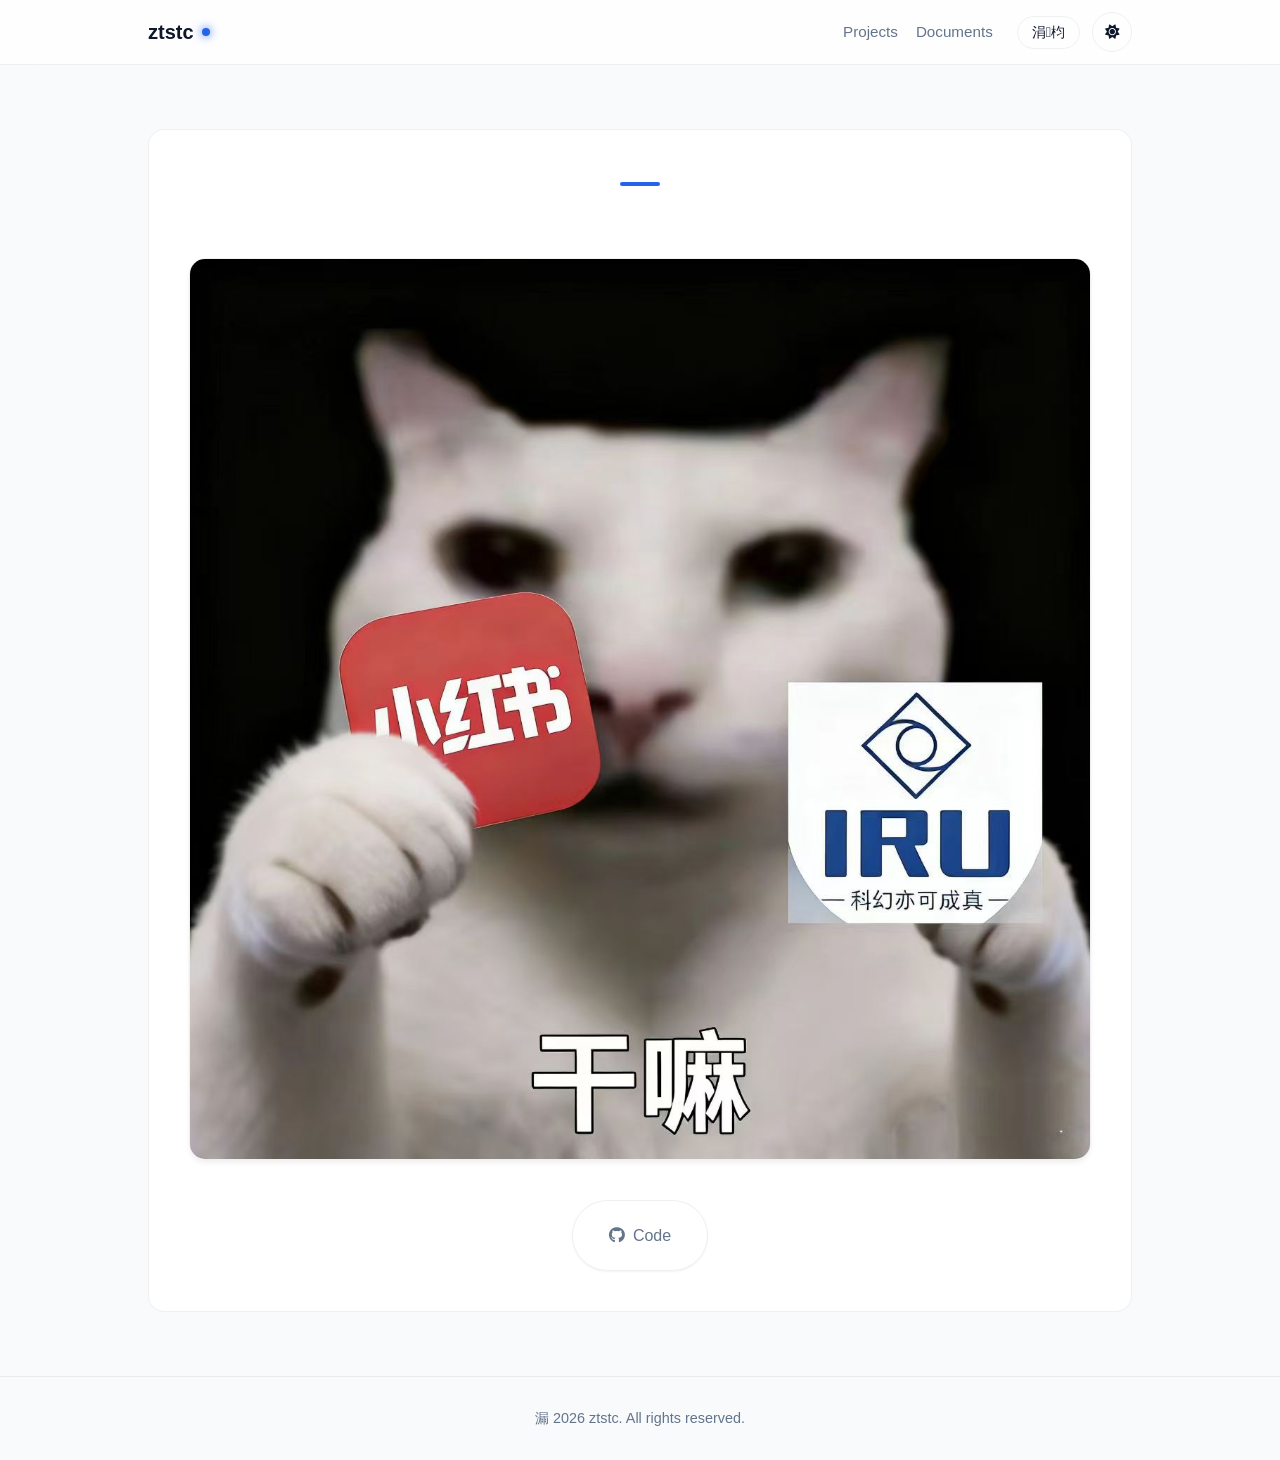
==== pages/projects/project1.html @ 0fbd5227 "Initial commit: ztstc Wiki (notes + i18n + projects + assets)" ====
<!DOCTYPE html>
<html lang="en" data-theme="light">
<head>
  <meta charset="UTF-8">
  <meta name="viewport" content="width=device-width, initial-scale=1.0">
  <title>Project 01 - ztstc</title>
  
  <script>
    const savedTheme = localStorage.getItem('theme') || (window.matchMedia('(prefers-color-scheme: dark)').matches ? 'dark' : 'light');
    document.documentElement.setAttribute('data-theme', savedTheme);
  </script>

  <link rel="stylesheet" href="../../assets/css/style.css">
  <link rel="stylesheet" href="https://cdnjs.cloudflare.com/ajax/libs/font-awesome/6.4.0/css/all.min.css" crossorigin="anonymous" referrerpolicy="no-referrer">
</head>
<body>
  <nav>
    <div class="container nav-container">
      <a href="../../index.html" class="logo">
        <span class="logo-text">ztstc</span>
        <div class="logo-dot"></div>
      </a>
      
      <div class="nav-actions">
        <div class="nav-links">
          <a href="../../index.html#projects" data-i18n="nav.projects">Projects</a>
          <a href="../../index.html#documents" data-i18n="nav.documents">Documents</a>
        </div>
        
        <div class="nav-controls">
          <button class="control-btn lang-toggle" aria-label="Toggle Language">涓枃</button>
          <button class="control-btn theme-toggle" aria-label="Toggle Theme">
            <i class="fas fa-sun sun-icon"></i>
            <i class="fas fa-moon moon-icon"></i>
          </button>
        </div>
      </div>
    </div>
  </nav>

  <section class="section-padding">
    <div class="container">
      <div class="card project-detail-card">
        <h2 data-i18n="project1.title"></h2>
        
        <img src="../../assets/images/IRU-wiki-cover.jpg" data-i18n="projects1.imgAlt1" class="project-img">
        
        <div class="project-detail-desc">
           <p data-i18n="project1.desc"></p>
        </div>
       
        <div class="publish-links-wrapper">
          <div class="publish-links">
            <a href="https://github.com/ztstc" target="_blank" class="publish-link github">
              <i class="fab fa-github"></i> <span data-i18n="project1.links.github">Code</span>
            </a>
          </div>
        </div>

      </div>
    </div>
  </section>

  <footer data-i18n="footer.copyright">漏 2026 ztstc. All rights reserved.</footer>

  <script src="../../assets/js/i18n.js"></script>
  <script src="../../assets/js/main.js"></script>
</body>
</html>
---- assets/css/style.css ----
/* =========================================
   1. Design Token & Themes
   ========================================= */
:root {
  /* === 基础参数 === */
  --radius-md: 16px;
  --radius-full: 999px;
  --container-width: 1024px;
  --transition-base: 0.3s cubic-bezier(0.4, 0, 0.2, 1);
  --transition-color: 0.6s cubic-bezier(0.4, 0, 0.2, 1);
  --ease-standard: cubic-bezier(0.22, 1, 0.36, 1);
  --ease-emphasis: cubic-bezier(0.16, 1, 0.3, 1);
  --duration-fast: 180ms;
  --duration-base: 480ms;

  /* === 默认字体（面板专属样式会覆盖） === */
  --font-body: -apple-system, BlinkMacSystemFont, "Segoe UI", Roboto, "Helvetica Neue", "PingFang SC", "Microsoft YaHei", Arial, sans-serif;
  --font-display: var(--font-body);
  --font-code: "JetBrains Mono", "SF Mono", Menlo, Consolas, monospace;
  --font-main: var(--font-body);  /* 兼容旧变量 */

  /* === 默认主题色（Projects tab · 蓝色玻璃） === */
  --bg-body: #f8fafc;
  --bg-card: #ffffff;
  --bg-glass: rgba(255, 255, 255, 0.8);
  --bg-hover: #f1f5f9;

  --text-main: #0f172a;
  --text-muted: #64748b;
  --text-invert: #ffffff;

  --primary: #2563eb;
  --primary-glow: rgba(37, 99, 235, 0.2);

  --border-light: rgba(0, 0, 0, 0.06);
  --shadow-sm: 0 1px 2px rgba(0, 0, 0, 0.05);
  --shadow-card: 0 4px 6px -1px rgba(0, 0, 0, 0.05), 0 2px 4px -1px rgba(0, 0, 0, 0.03);
  --shadow-hover: 0 20px 25px -5px rgba(0, 0, 0, 0.1), 0 10px 10px -5px rgba(0, 0, 0, 0.04);

  --gradient-title: linear-gradient(135deg, #0f172a 0%, #3b82f6 100%);
  --decoration-blob: #e2e8f0;
}

/* =========================================
   🏠 Home tab · 风格 C（日系极简 / 暖白 + 衬线 + 朱红）
   ========================================= */
body[data-active-panel="home"] {
  --bg-body: #faf7f2;          /* 暖白纸张 */
  --bg-card: #fffcf7;
  --bg-glass: rgba(250, 247, 242, 0.85);
  --bg-hover: #f0ebe2;

  --text-main: #2b2724;         /* 墨色 */
  --text-muted: #7a736c;
  --text-invert: #fffcf7;

  --primary: #8b3a3a;           /* 朱红 */
  --primary-glow: rgba(139, 58, 58, 0.18);

  --border-light: rgba(43, 39, 36, 0.12);
  --shadow-sm: 0 1px 0 rgba(43, 39, 36, 0.04);
  --shadow-card: 0 1px 3px rgba(43, 39, 36, 0.06);
  --shadow-hover: 0 2px 8px rgba(43, 39, 36, 0.10);

  --gradient-title: linear-gradient(135deg, #2b2724 0%, #8b3a3a 100%);
  --decoration-blob: #e8e0d2;
  --radius-md: 4px;             /* 日系偏方正 */

  --font-body: "LXGW WenKai Screen", "Noto Serif SC", "Source Han Serif SC", "Songti SC", "PingFang SC", "Microsoft YaHei", serif;
  --font-display: "LXGW WenKai Screen", "Noto Serif SC", "Source Han Serif SC", "Songti SC", "PingFang SC", "Microsoft YaHei", serif;
}

/* =========================================
   📚 Notes tab · 风格 A（Notion/Linear · 极简 + 1px 细线）
   ========================================= */
body[data-active-panel="notes"] {
  --bg-body: #ffffff;
  --bg-card: #ffffff;
  --bg-glass: rgba(255, 255, 255, 0.85);
  --bg-hover: #f5f5f5;

  --text-main: #1f1f1f;
  --text-muted: #6b7280;
  --text-invert: #ffffff;

  --primary: #2563eb;
  --primary-glow: rgba(37, 99, 235, 0.10);

  --border-light: rgba(0, 0, 0, 0.08);
  --shadow-sm: 0 1px 2px rgba(0, 0, 0, 0.04);
  --shadow-card: 0 1px 2px rgba(0, 0, 0, 0.04);
  --shadow-hover: 0 1px 4px rgba(0, 0, 0, 0.06);

  --gradient-title: linear-gradient(135deg, #1f1f1f 0%, #2563eb 100%);
  --decoration-blob: #f5f5f5;
  --radius-md: 8px;

  --font-body: -apple-system, BlinkMacSystemFont, "Inter", "PingFang SC", "Microsoft YaHei", "Helvetica Neue", Arial, sans-serif;
  --font-display: -apple-system, BlinkMacSystemFont, "Inter", "PingFang SC", "Microsoft YaHei", "Helvetica Neue", Arial, sans-serif;
}

/* =========================================
   Dark Mode（Projects 默认深色）
   ========================================= */
[data-theme="dark"] {
  --bg-body: #1b1b1d;
  --bg-card: #242526;
  --bg-glass: rgba(27, 27, 29, 0.82);
  --bg-hover: #2d2f31;

  --text-main: #e8e9ea;
  --text-muted: #b0b3b8;

  --primary: #78a8f8;
  --primary-glow: rgba(120, 168, 248, 0.24);

  --border-light: rgba(227, 227, 227, 0.14);
  --shadow-sm: 0 1px 2px rgba(0, 0, 0, 0.32);
  --shadow-card: 0 8px 20px rgba(0, 0, 0, 0.22);
  --shadow-hover: 0 12px 28px rgba(0, 0, 0, 0.30);

  --gradient-title: linear-gradient(135deg, #f1f2f4 0%, #9abcf2 100%);
  --decoration-blob: #2a2c2e;
}

/* 🏠 Home · Dark */
[data-theme="dark"] body[data-active-panel="home"] {
  --bg-body: #1c1a17;          /* 墨色夜纸 */
  --bg-card: #25221e;
  --bg-glass: rgba(28, 26, 23, 0.85);
  --bg-hover: #2f2b25;

  --text-main: #e8e2d6;         /* 暖白字 */
  --text-muted: #998f80;
  --text-invert: #1c1a17;

  --primary: #c87171;           /* 浅朱 */
  --primary-glow: rgba(200, 113, 113, 0.22);

  --border-light: rgba(232, 226, 214, 0.12);
  --shadow-sm: 0 1px 0 rgba(0, 0, 0, 0.2);
  --shadow-card: 0 1px 3px rgba(0, 0, 0, 0.3);

  --gradient-title: linear-gradient(135deg, #e8e2d6 0%, #c87171 100%);
  --decoration-blob: #2f2b25;
}

/* 📚 Notes · Dark */
[data-theme="dark"] body[data-active-panel="notes"] {
  --bg-body: #0d0d0d;
  --bg-card: #161616;
  --bg-glass: rgba(13, 13, 13, 0.85);
  --bg-hover: #1f1f1f;

  --text-main: #ededed;
  --text-muted: #8a8a8a;

  --primary: #6b9aff;
  --primary-glow: rgba(107, 154, 255, 0.18);

  --border-light: rgba(255, 255, 255, 0.08);
  --shadow-sm: 0 1px 2px rgba(0, 0, 0, 0.4);
  --shadow-card: 0 1px 2px rgba(0, 0, 0, 0.4);

  --gradient-title: linear-gradient(135deg, #ededed 0%, #6b9aff 100%);
  --decoration-blob: #1f1f1f;
}

/* =========================================
   2. Global Reset & Layout
   ========================================= */
* { margin: 0; padding: 0; box-sizing: border-box; }

html {
  width: 100%;
  max-width: 100%;
  -webkit-text-size-adjust: 100%;
}

body {
  font-family: var(--font-body);
  background-color: var(--bg-body);
  color: var(--text-main);
  line-height: 1.6;
  /* 关键：切换 tab 时所有派生样式平滑过渡 */
  transition:
    background-color var(--transition-color),
    color var(--transition-color),
    font-family 0.01s;  /* 字体本身无法渐变，加最小延时避免加载闪烁 */
  max-width: 100%;
  overflow-x: hidden;
}

/* 让常用容器、按钮、卡片都跟随主题色平滑过渡 */
body, .tab-btn, .tab-bar, .tab-bar-inner,
.card, .os-card, .skill-badge, .intro-contact-link,
.os-tag, .project-tag, .control-btn, .logo,
.notes-sidebar, .notes-viewer, .notes-list-item,
.notes-group-title, .opensource-grid,
.projects-grid, .skills-wrapper, .timeline-container,
.notes-content h1, .notes-content h2, .notes-content h3,
.notes-content code, .notes-content pre,
.notes-content blockquote, .notes-content table,
.notes-content th, .notes-content td {
  transition:
    background-color var(--transition-color),
    color var(--transition-color),
    border-color var(--transition-color),
    box-shadow var(--transition-color);
}

h1, h2, h3, h4, h5, h6 {
  font-family: var(--font-display);
}

/* =========================================
   View Transitions API：tab 切换的整页淡入淡出
   ========================================= */
@media (prefers-reduced-motion: no-preference) {
  ::view-transition-old(root),
  ::view-transition-new(root) {
    animation-duration: 0.45s;
    animation-timing-function: cubic-bezier(0.4, 0, 0.2, 1);
  }
  ::view-transition-old(root) {
    animation-name: vt-fade-out;
  }
  ::view-transition-new(root) {
    animation-name: vt-fade-in;
  }
  @keyframes vt-fade-out {
    from { opacity: 1; }
    to   { opacity: 0; }
  }
  @keyframes vt-fade-in {
    from { opacity: 0; }
    to   { opacity: 1; }
  }
}

@supports (overflow: clip) {
  html,
  body {
    overflow-x: clip;
  }
}

/* 新增：全局图片约束，防止图片撑破布局 */
img {
  max-width: 100%;
  height: auto;
  display: block;
}

a { text-decoration: none; color: inherit; transition: var(--transition-base); }
ul { list-style: none; }

.container {
  width: 100%;
  max-width: var(--container-width);
  margin: 0 auto;
  padding: 0 20px;
}

.section-padding { padding: 64px 0; }
.flex-center { display: flex; align-items: center; justify-content: center; }
.column { flex-direction: column; }

/* 滚动条美化 */
::-webkit-scrollbar { width: 8px; }
::-webkit-scrollbar-track { background: var(--bg-body); }
::-webkit-scrollbar-thumb { background: var(--text-muted); border-radius: 4px; opacity: 0.5; }

/* =========================================
   3. Navigation (Glassmorphism)
   ========================================= */
nav {
  position: sticky;
  top: 0;
  z-index: 100;
  background: var(--bg-glass);
  backdrop-filter: blur(16px);
  -webkit-backdrop-filter: blur(16px);
  border-bottom: 1px solid var(--border-light);
  transition: background-color 0.4s ease, border-color 0.4s ease;
}

.nav-container {
  height: 64px;
  display: flex;
  justify-content: space-between;
  align-items: center;
}

.logo {
  display: flex;
  align-items: center;
  gap: 8px;
  font-weight: 700;
  font-size: 1.25rem;
  color: var(--text-main);
}

.logo-dot {
  width: 8px;
  height: 8px;
  background: var(--primary);
  border-radius: 50%;
  box-shadow: 0 0 10px var(--primary);
}

.nav-actions { display: flex; align-items: center; gap: 24px; }

.nav-links { display: flex; gap: 18px; }
.nav-links a {
  font-size: 0.95rem;
  font-weight: 500;
  color: var(--text-muted);
  position: relative;
}
.nav-links a::after {
  content: '';
  position: absolute;
  left: 0;
  bottom: -6px;
  width: 100%;
  height: 2px;
  background: var(--primary);
  transform: scaleX(0);
  transform-origin: left;
  transition: transform var(--duration-fast) var(--ease-standard);
}
.nav-links a:hover, .nav-links a.active { color: var(--primary); }
.nav-links a:hover::after, .nav-links a.active::after { transform: scaleX(1); }

.nav-controls { display: flex; align-items: center; gap: 12px; }

/* 按钮通用样式 */
.control-btn {
  background: transparent;
  border: 1px solid var(--border-light);
  color: var(--text-main);
  padding: 6px 14px;
  border-radius: 20px;
  cursor: pointer;
  font-size: 0.9rem;
  transition: color var(--duration-fast) var(--ease-standard), border-color var(--duration-fast) var(--ease-standard), background-color var(--duration-fast) var(--ease-standard), transform var(--duration-fast) var(--ease-standard);
  display: flex;
  align-items: center;
  justify-content: center;
}

.control-btn:hover {
  background: var(--bg-hover);
  border-color: var(--primary);
  color: var(--primary);
}

/* 主题切换按钮特殊处理 */
.theme-toggle {
  width: 36px;
  height: 36px;
  padding: 0;
  border-radius: 50%;
  position: relative;
  overflow: hidden;
}

.theme-toggle i {
  position: absolute;
  transition: transform 420ms var(--ease-emphasis), opacity 320ms var(--ease-standard);
}

/* 图标切换动画逻辑 */
[data-theme="light"] .moon-icon { transform: translateY(20px) rotate(90deg); opacity: 0; }
[data-theme="light"] .sun-icon { transform: translateY(0) rotate(0); opacity: 1; }
[data-theme="dark"] .sun-icon { transform: translateY(-20px) rotate(-90deg); opacity: 0; }
[data-theme="dark"] .moon-icon { transform: translateY(0) rotate(0); opacity: 1; }

/* =========================================
   4. Hero Section / Intro
   ========================================= */
.intro {
  padding: 84px 0 44px;
  position: relative;
  text-align: center;
}

/* 背景装饰球 */
.bg-decoration {
  position: absolute;
  top: -50%;
  left: 50%;
  transform: translateX(-50%);
  width: 800px;
  height: 800px;
  background: radial-gradient(circle, var(--decoration-blob) 0%, transparent 70%);
  opacity: 0.5;
  z-index: -1;
  pointer-events: none;
}

.avatar-container {
  position: relative;
  margin-bottom: 18px;
  opacity: 0;
  animation: intro-fade-up 620ms var(--ease-emphasis) 120ms forwards;
}

.avatar {
  width: 140px;
  height: 140px;
  border-radius: 50%;
  object-fit: cover;
  border: 4px solid var(--bg-card);
  position: relative;
  z-index: 2;
  flex-shrink: 0; /* 防止头像被挤压 */
}

.avatar-glow {
  position: absolute;
  inset: 0;
  border-radius: 50%;
  background: var(--primary);
  filter: blur(25px);
  opacity: 0.4;
  z-index: 1;
  transform: scale(0.9);
  transition: opacity 0.3s;
}
.avatar-container:hover .avatar-glow { opacity: 0.7; }

.gradient-text {
  font-size: 3rem;
  font-weight: 800;
  margin-bottom: 10px;
  color: var(--text-main);
  letter-spacing: -1px;
  opacity: 0;
  animation: intro-fade-up 620ms var(--ease-emphasis) 210ms forwards;
}

.subtitle {
  font-size: 1.15rem;
  color: var(--text-muted);
  max-width: 700px;
  margin: 0 auto;
  opacity: 0;
  animation: intro-fade-up 620ms var(--ease-emphasis) 300ms forwards;
}

.intro-contact-links {
  display: flex;
  align-items: center;
  justify-content: center;
  gap: 12px;
  margin-top: 22px;
  flex-wrap: wrap;
  opacity: 0;
  animation: intro-fade-up 620ms var(--ease-emphasis) 390ms forwards;
}

.intro-contact-link {
  width: 42px;
  height: 42px;
  border-radius: 50%;
  border: 1px solid var(--border-light);
  background: var(--bg-card);
  color: var(--text-muted);
  display: inline-flex;
  align-items: center;
  justify-content: center;
  transition: transform var(--duration-fast) var(--ease-standard), color var(--duration-fast) var(--ease-standard), border-color var(--duration-fast) var(--ease-standard);
}

.intro-contact-link i {
  font-size: 1.1rem;
}

.intro-contact-link:hover {
  color: var(--primary);
  border-color: var(--primary);
  transform: translateY(-1px);
}

/* 文字型 contact 链接：默认与图标风格一致（灰色），hover 时显示 CSDN 红色 */
.intro-contact-link:has(.contact-text) {
  width: auto;
  padding: 0 12px;
  border-radius: 21px;
  font-weight: 600;
  font-size: 0.8rem;
  letter-spacing: 0.05em;
}

.intro-contact-link:has(.contact-text):hover {
  background: #c00;
  color: #ffffff;
  border-color: #c00;
}

[data-theme="dark"] .intro-contact-link:has(.contact-text):hover {
  background: #ff5252;
  color: #ffffff;
  border-color: #ff5252;
}

/* =========================================
   5. Projects Grid & Detail Images
   ========================================= */
h2 {
  font-size: 2rem;
  text-align: center;
  margin-bottom: 32px;
  color: var(--text-main);
  position: relative;
  display: inline-block;
  width: 100%;
}
/* 标题下划线 */
h2::after {
  content: '';
  display: block;
  width: 40px;
  height: 4px;
  background: var(--primary);
  margin: 12px auto 0;
  border-radius: 2px;
}

.projects-grid {
  display: grid;
  grid-template-columns: repeat(auto-fit, minmax(min(100%, 280px), 1fr));
  gap: 24px;
}

.card {
  background: var(--bg-card);
  border-radius: var(--radius-md);
  border: 1px solid var(--border-light);
  overflow: hidden;
  transition: transform var(--duration-base) var(--ease-standard), box-shadow var(--duration-base) var(--ease-standard), border-color var(--duration-fast) var(--ease-standard);
  /* 解决 Safari 下圆角溢出问题 */
  transform: translateZ(0); 
}

.card:hover {
  transform: translateY(-4px);
  box-shadow: var(--shadow-card);
  border-color: var(--primary-glow);
}

/* 首页项目卡片缩略图 - 优化适配 */
.project-thumbnail {
  width: 100%;
  height: 220px;           /* 调整高度，显示更佳 */
  object-fit: cover;       /* 填满容器，防止拉伸 */
  object-position: center; /* 居中裁剪 */
  border-bottom: 1px solid var(--border-light);
  transition: transform var(--duration-base) var(--ease-standard);
  background-color: var(--bg-hover);
}

.card:hover .project-thumbnail { transform: scale(1.02); }

.project-thumbnail-wrapper { overflow: hidden; }

.project-info { padding: 24px; }

.project-info h3 {
  font-size: 1.25rem;
  margin-bottom: 8px;
  color: var(--text-main);
}

.project-info p {
  font-size: 0.95rem;
  color: var(--text-muted);
  margin-bottom: 20px;
  display: -webkit-box;
  -webkit-line-clamp: 3;
  -webkit-box-orient: vertical;
  overflow: hidden;
}

.project-link {
  font-weight: 600;
  color: var(--primary);
  display: inline-flex;
  align-items: center;
  gap: 4px;
}
.project-link::after { content: '→'; transition: transform 0.2s; }
.project-link:hover::after { transform: translateX(4px); }

/* 子页面：详情大图样式 (新增) */
.project-detail-card { padding: 40px; }

.project-detail-desc {
  max-width: 800px;
  margin: 30px auto;
  line-height: 1.8;
  color: var(--text-muted);
}

.project-img {
  display: block;
  width: 100%;             /* 强制宽度撑满容器 */
  max-width: 100%;         /* 防止超出父容器 */
  height: auto;            /* 高度自动，保持比例 */
  object-fit: contain;     /* 保证图片内容完整显示 */
  border-radius: var(--radius-md);
  margin: 32px auto;       /* 上下增加间距 */
  box-shadow: var(--shadow-card);
  border: 1px solid var(--border-light);
}

/* =========================================
   6. Documents & Buttons
   ========================================= */
.publish-links-wrapper { text-align: center; margin-top: 40px; }

.publish-links {
  display: inline-flex;
  flex-wrap: wrap;
  gap: 16px;
  justify-content: center;
  background: var(--bg-card);
  padding: 12px;
  border-radius: var(--radius-full);
  box-shadow: var(--shadow-sm);
  border: 1px solid var(--border-light);
}

.publish-link {
  padding: 10px 24px;
  border-radius: var(--radius-full);
  font-weight: 500;
  color: var(--text-muted);
  transition: transform var(--duration-fast) var(--ease-standard), color var(--duration-fast) var(--ease-standard), background-color var(--duration-fast) var(--ease-standard);
  display: flex;
  align-items: center;
  gap: 8px;
}

.publish-link:hover {
  background: var(--bg-hover);
  color: var(--primary);
  transform: translateY(-1px);
}

@keyframes intro-fade-up {
  from {
    opacity: 0;
    transform: translateY(14px);
  }
  to {
    opacity: 1;
    transform: translateY(0);
  }
}

/* =========================================
   7. Footer
   ========================================= */

footer {
  text-align: center;
  padding: 30px;
  font-size: 0.9rem;
  color: var(--text-muted);
  border-top: 1px solid var(--border-light);
  background: var(--bg-body);
}

/* =========================================
   8. Mobile Responsive
   ========================================= */
@media (max-width: 768px) {
  .nav-links { display: none; } /* 暂时简化手机端 */
  .container { padding: 0 16px; }
  
  .section-padding { padding: 48px 0; }
  .intro { padding-top: 56px; }
  .gradient-text { font-size: 2.2rem; }
  .nav-actions { gap: 12px; }
  .nav-controls { gap: 8px; }
  .control-btn { padding: 6px 10px; }
  .logo { font-size: 1.1rem; }
  .project-detail-card { padding: 24px 18px; }

  /* 手机端图片适配 */
  .avatar {
    width: 120px;
    height: 120px;
  }
  .project-thumbnail {
    height: 180px;
  }
  .project-img {
    margin: 20px auto;
    border-radius: 8px;
  }
  
  .publish-links {
    flex-direction: column;
    border-radius: var(--radius-md);
    width: 100%;
  }
  
  .intro-contact-links {
    gap: 10px;
    margin-top: 18px;
  }

  .timeline-container {
    padding-left: 24px;
  }

  .timeline-dot {
    left: -28px;
  }
}


/* Paste this AFTER your existing CSS */

/* =========================================
   9. Open Source Section (New)
   ========================================= */
.opensource-grid {
  display: grid;
  grid-template-columns: repeat(auto-fit, minmax(min(100%, 280px), 1fr));
  gap: 20px;
}

.os-card {
  background: var(--bg-card);
  border: 1px solid var(--border-light);
  border-radius: var(--radius-md);
  padding: 24px;
  transition: transform var(--duration-base) var(--ease-standard), box-shadow var(--duration-base) var(--ease-standard), border-color var(--duration-fast) var(--ease-standard);
  display: flex;
  flex-direction: column;
  height: 100%;
}

.os-card:hover {
  transform: translateY(-3px);
  border-color: var(--primary);
  box-shadow: var(--shadow-card);
}

.os-header {
  display: flex;
  align-items: flex-start;
  justify-content: space-between;
  margin-bottom: 12px;
}

.os-title {
  font-size: 1.1rem;
  font-weight: 700;
  color: var(--text-main);
}

.os-desc {
  font-size: 0.9rem;
  color: var(--text-muted);
  margin-bottom: 16px;
  flex-grow: 1;
}

.os-tags {
  display: flex;
  flex-wrap: wrap;
  gap: 8px;
  margin-bottom: 20px;
}

.os-tag {
  font-size: 0.75rem;
  padding: 4px 10px;
  background: var(--bg-hover);
  color: var(--text-muted);
  border-radius: 20px;
}

.os-actions {
  display: flex;
  flex-wrap: wrap;
  gap: 12px;
}

.os-btn {
  font-size: 0.85rem;
  font-weight: 600;
  color: var(--primary);
  display: flex;
  align-items: center;
  gap: 6px;
}
.os-btn:hover { text-decoration: underline; }

/* =========================================
   10. Timeline Section (New)
   ========================================= */
.timeline-container {
  position: relative;
  max-width: 800px;
  margin: 0 auto;
  padding-left: 30px;
}

/* Vertical Line */
.timeline-container::before {
  content: '';
  position: absolute;
  left: 0;
  top: 0;
  bottom: 0;
  width: 2px;
  background: var(--border-light);
}

.timeline-item {
  position: relative;
  margin-bottom: 28px;
}

.timeline-dot {
  position: absolute;
  left: -35px; /* Adjust based on padding */
  top: 5px;
  width: 12px;
  height: 12px;
  background: var(--bg-body);
  border: 2px solid var(--primary);
  border-radius: 50%;
  z-index: 1;
}

.timeline-date {
  font-size: 0.85rem;
  font-weight: 700;
  color: var(--primary);
  margin-bottom: 6px;
  display: block;
}

.timeline-content h3 {
  font-size: 1.1rem;
  margin-bottom: 8px;
  color: var(--text-main);
}

.timeline-content p {
  font-size: 0.95rem;
  color: var(--text-muted);
}

.timeline-link {
  display: inline-flex;
  align-items: center;
  gap: 4px;
  margin-top: 10px;
  padding: 4px 12px;
  font-size: 0.85rem;
  font-weight: 500;
  color: var(--primary);
  background: var(--bg-card);
  border: 1px solid var(--border-light);
  border-radius: 999px;
  text-decoration: none;
  transition: all var(--duration-fast) var(--ease-standard);
}

.timeline-link:hover {
  color: var(--text-invert);
  background: var(--primary);
  border-color: var(--primary);
  transform: translateY(-1px);
}

.timeline-link i {
  font-size: 0.75rem;
}

/* =========================================
   11. Tech Stack Section (New)
   ========================================= */
.skills-wrapper {
  display: grid;
  grid-template-columns: repeat(auto-fit, minmax(min(100%, 200px), 1fr));
  gap: 24px;
}

.skill-category h3 {
  font-size: 1.1rem;
  margin-bottom: 16px;
  color: var(--text-main);
  border-left: 3px solid var(--primary);
  padding-left: 12px;
}

.skill-list {
  display: flex;
  flex-wrap: wrap;
  gap: 10px;
}

.skill-badge {
  padding: 8px 16px;
  background: var(--bg-card);
  border: 1px solid var(--border-light);
  border-radius: 8px;
  font-size: 0.9rem;
  color: var(--text-muted);
  display: flex;
  align-items: center;
  gap: 8px;
  transition: transform var(--duration-fast) var(--ease-standard), color var(--duration-fast) var(--ease-standard), border-color var(--duration-fast) var(--ease-standard);
}

.skill-badge:hover {
  border-color: var(--primary);
  color: var(--primary);
  transform: translateY(-1px);
}

.reveal {
  opacity: 0;
  transform: translateY(16px);
  filter: blur(2px);
  transition: opacity var(--duration-base) var(--ease-standard), transform var(--duration-base) var(--ease-standard), filter var(--duration-base) var(--ease-standard);
  transition-delay: var(--reveal-delay, 0ms);
  will-change: opacity, transform;
}

.reveal.is-visible {
  opacity: 1;
  transform: translateY(0);
  filter: blur(0);
}

@media (prefers-reduced-motion: reduce) {
  .avatar-container,
  .gradient-text,
  .subtitle,
  .intro-contact-links {
    animation: none;
    opacity: 1;
    transform: none;
  }

  .reveal {
    opacity: 1;
    transform: none;
    filter: none;
    transition: none;
  }
}

/* 修复主题切换按钮的点击响应 */
.theme-toggle {
  cursor: pointer;
  z-index: 10; /* 提高层级 */
  /* 确保按钮有足够空间容纳图标 */
  width: 40px; 
  height: 40px;
  display: flex;
  align-items: center;
  justify-content: center;
}

/* 防止图标拦截鼠标事件，确保点击穿透到 button */
.theme-toggle i {
  pointer-events: none; 
}

/* 确保导航栏层级够高 */
nav {
  z-index: 1000;
}

/* ... Previous CSS ... */

/* =========================================
   12. Project Tags (New)
   ========================================= */
.project-tags {
  display: flex;
  flex-wrap: wrap;
  gap: 8px;
  margin-bottom: 20px; /* Space between tags and 'View Details' link */
  margin-top: -12px;   /* Pull closer to description */
}

.project-tag {
  font-size: 0.75rem;
  padding: 3px 10px;
  background: var(--bg-hover);
  color: var(--primary);
  border-radius: 4px;
  font-weight: 500;
  border: 1px solid var(--border-light);
}

/* Adjust paragraph margin in project info to accommodate tags */
.project-info p {
  margin-bottom: 16px; 
}
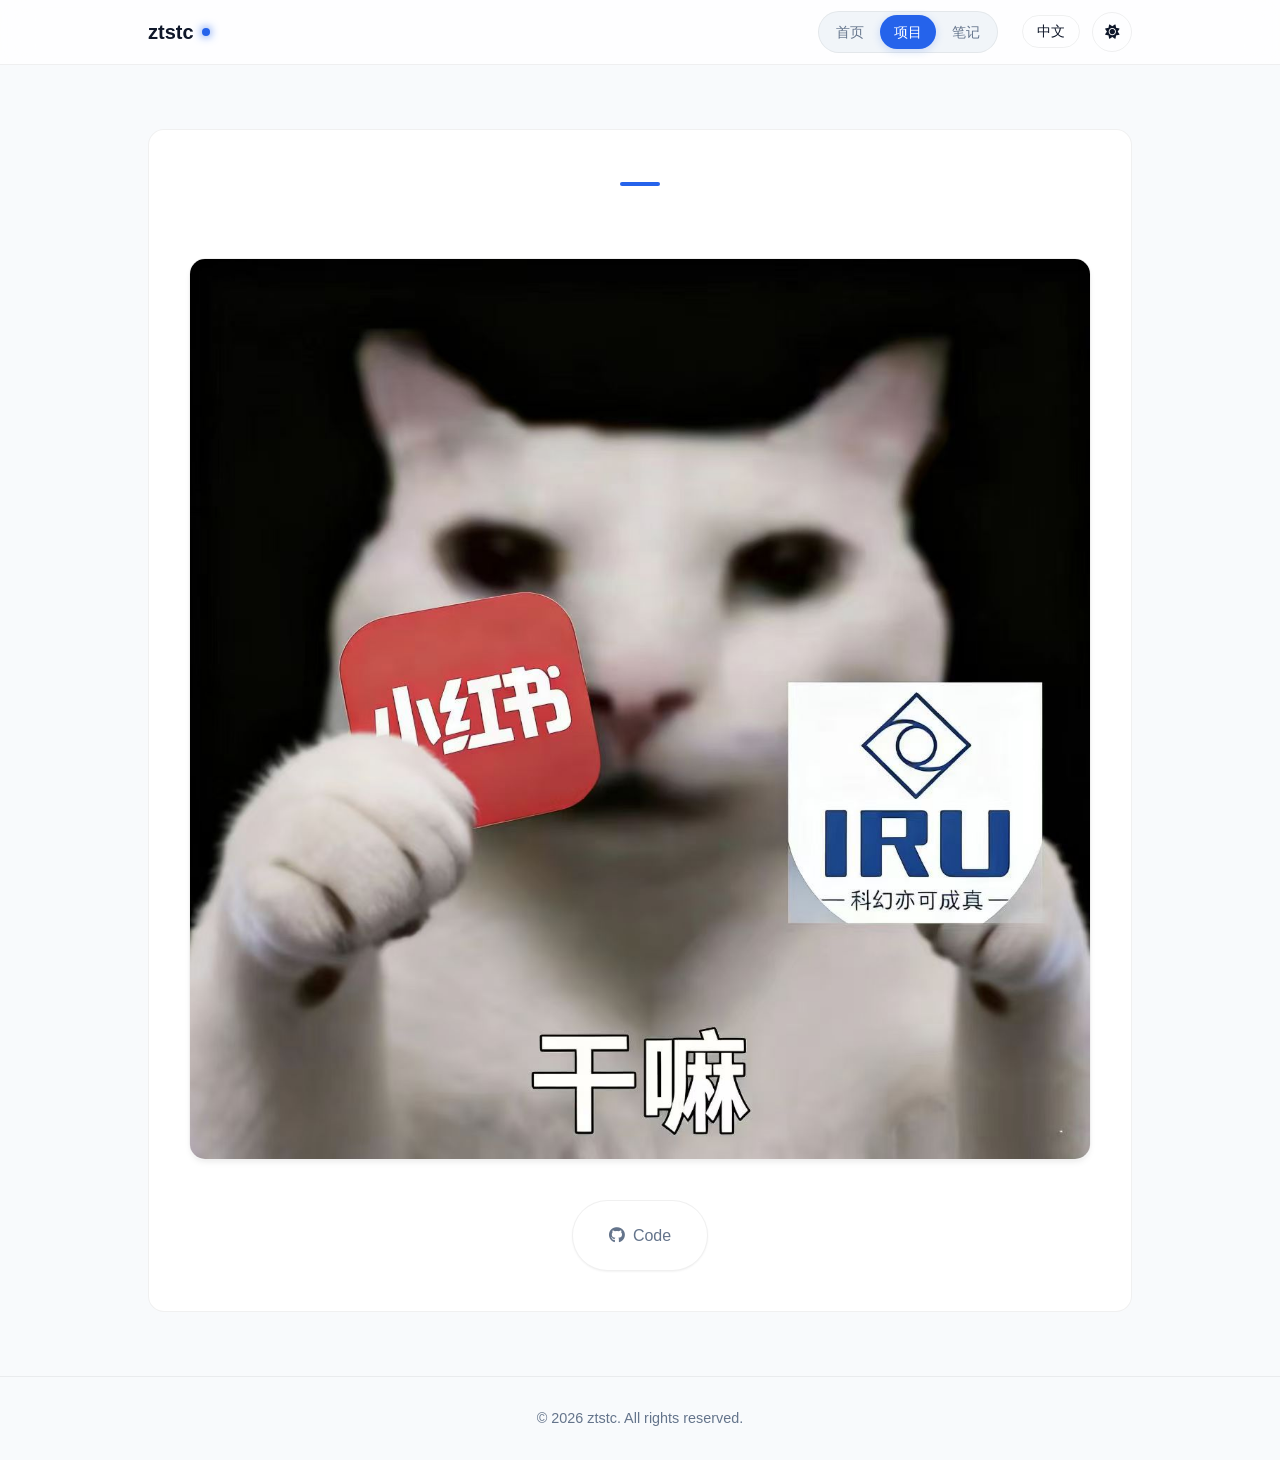
==== commit 60b72bef: "feat: i18n proofread + UI unification (tab in nav, project page nav, h2 cleanup) i18n 校对（en.json 对齐 " ====
--- a/pages/projects/project1.html
+++ b/pages/projects/project1.html
@@ -11,6 +11,7 @@
   </script>
 
   <link rel="stylesheet" href="../../assets/css/style.css">
+  <link rel="stylesheet" href="../../assets/css/tabs.css">
   <link rel="stylesheet" href="https://cdnjs.cloudflare.com/ajax/libs/font-awesome/6.4.0/css/all.min.css" crossorigin="anonymous" referrerpolicy="no-referrer">
 </head>
 <body>
@@ -22,13 +23,14 @@
       </a>
       
       <div class="nav-actions">
-        <div class="nav-links">
-          <a href="../../index.html#projects" data-i18n="nav.projects">Projects</a>
-          <a href="../../index.html#documents" data-i18n="nav.documents">Documents</a>
+        <div class="nav-tabs" role="tablist" aria-label="主导航">
+          <a class="tab-btn" role="tab" href="../../index.html#home"><span class="tab-label" data-i18n="tabs.home">首页</span></a>
+          <a class="tab-btn active" role="tab" aria-selected="true" href="../../index.html#projects"><span class="tab-label" data-i18n="tabs.projects">项目</span></a>
+          <a class="tab-btn" role="tab" href="../../index.html#notes"><span class="tab-label" data-i18n="tabs.notes">笔记</span></a>
         </div>
         
         <div class="nav-controls">
-          <button class="control-btn lang-toggle" aria-label="Toggle Language">涓枃</button>
+          <button class="control-btn lang-toggle" aria-label="Toggle Language">中文</button>
           <button class="control-btn theme-toggle" aria-label="Toggle Theme">
             <i class="fas fa-sun sun-icon"></i>
             <i class="fas fa-moon moon-icon"></i>
@@ -61,7 +63,7 @@
     </div>
   </section>
 
-  <footer data-i18n="footer.copyright">漏 2026 ztstc. All rights reserved.</footer>
+  <footer data-i18n="footer.copyright">© 2026 ztstc. All rights reserved.</footer>
 
   <script src="../../assets/js/i18n.js"></script>
   <script src="../../assets/js/main.js"></script>
--- a/assets/css/tabs.css
+++ b/assets/css/tabs.css
@@ -0,0 +1,81 @@
+/* =========================================
+   Tabs（按钮已搬到 nav 内，不再有 .tab-bar 容器）
+   ========================================= */
+
+.nav-tabs {
+  display: inline-flex;
+  align-items: center;
+  gap: 2px;
+  padding: 3px;
+  background: var(--bg-hover);
+  border: 1px solid var(--border-light);
+  border-radius: var(--radius-full);
+}
+
+.tab-btn {
+  position: relative;
+  display: inline-flex;
+  align-items: center;
+  gap: 6px;
+  padding: 6px 14px;
+  font: inherit;
+  font-size: 0.88rem;
+  font-weight: 500;
+  color: var(--text-muted);
+  background: transparent;
+  border: none;
+  border-radius: var(--radius-full);
+  cursor: pointer;
+  transition: color var(--duration-fast) var(--ease-standard),
+              background-color var(--duration-fast) var(--ease-standard),
+              transform var(--duration-fast) var(--ease-standard);
+  white-space: nowrap;
+}
+
+.tab-btn:hover {
+  color: var(--text-main);
+  background: var(--bg-card);
+}
+
+.tab-btn.active {
+  color: var(--text-invert);
+  background: var(--primary);
+  box-shadow: 0 2px 8px var(--primary-glow);
+}
+
+.tab-btn .tab-icon {
+  font-size: 0.95rem;
+  line-height: 1;
+}
+
+.tab-btn:focus-visible {
+  outline: 2px solid var(--primary);
+  outline-offset: 2px;
+}
+
+/* Tab panel 容器 */
+.tab-panel {
+  display: none;
+  animation: tab-fade-in 0.32s var(--ease-standard);
+}
+
+.tab-panel.active {
+  display: block;
+}
+
+@keyframes tab-fade-in {
+  from { opacity: 0; transform: translateY(6px); }
+  to   { opacity: 1; transform: translateY(0); }
+}
+
+/* 移动端：tabs 缩小，仍在 nav 同一行 */
+@media (max-width: 640px) {
+  .tab-btn { padding: 5px 10px; font-size: 0.8rem; }
+  .nav-tabs { padding: 2px; }
+}
+
+@media (max-width: 480px) {
+  /* 极窄屏：隐藏 tab 文本，只留 padding 当图标按钮位 */
+  .tab-btn .tab-label { display: none; }
+  .tab-btn { padding: 5px 8px; min-width: 28px; justify-content: center; }
+}
